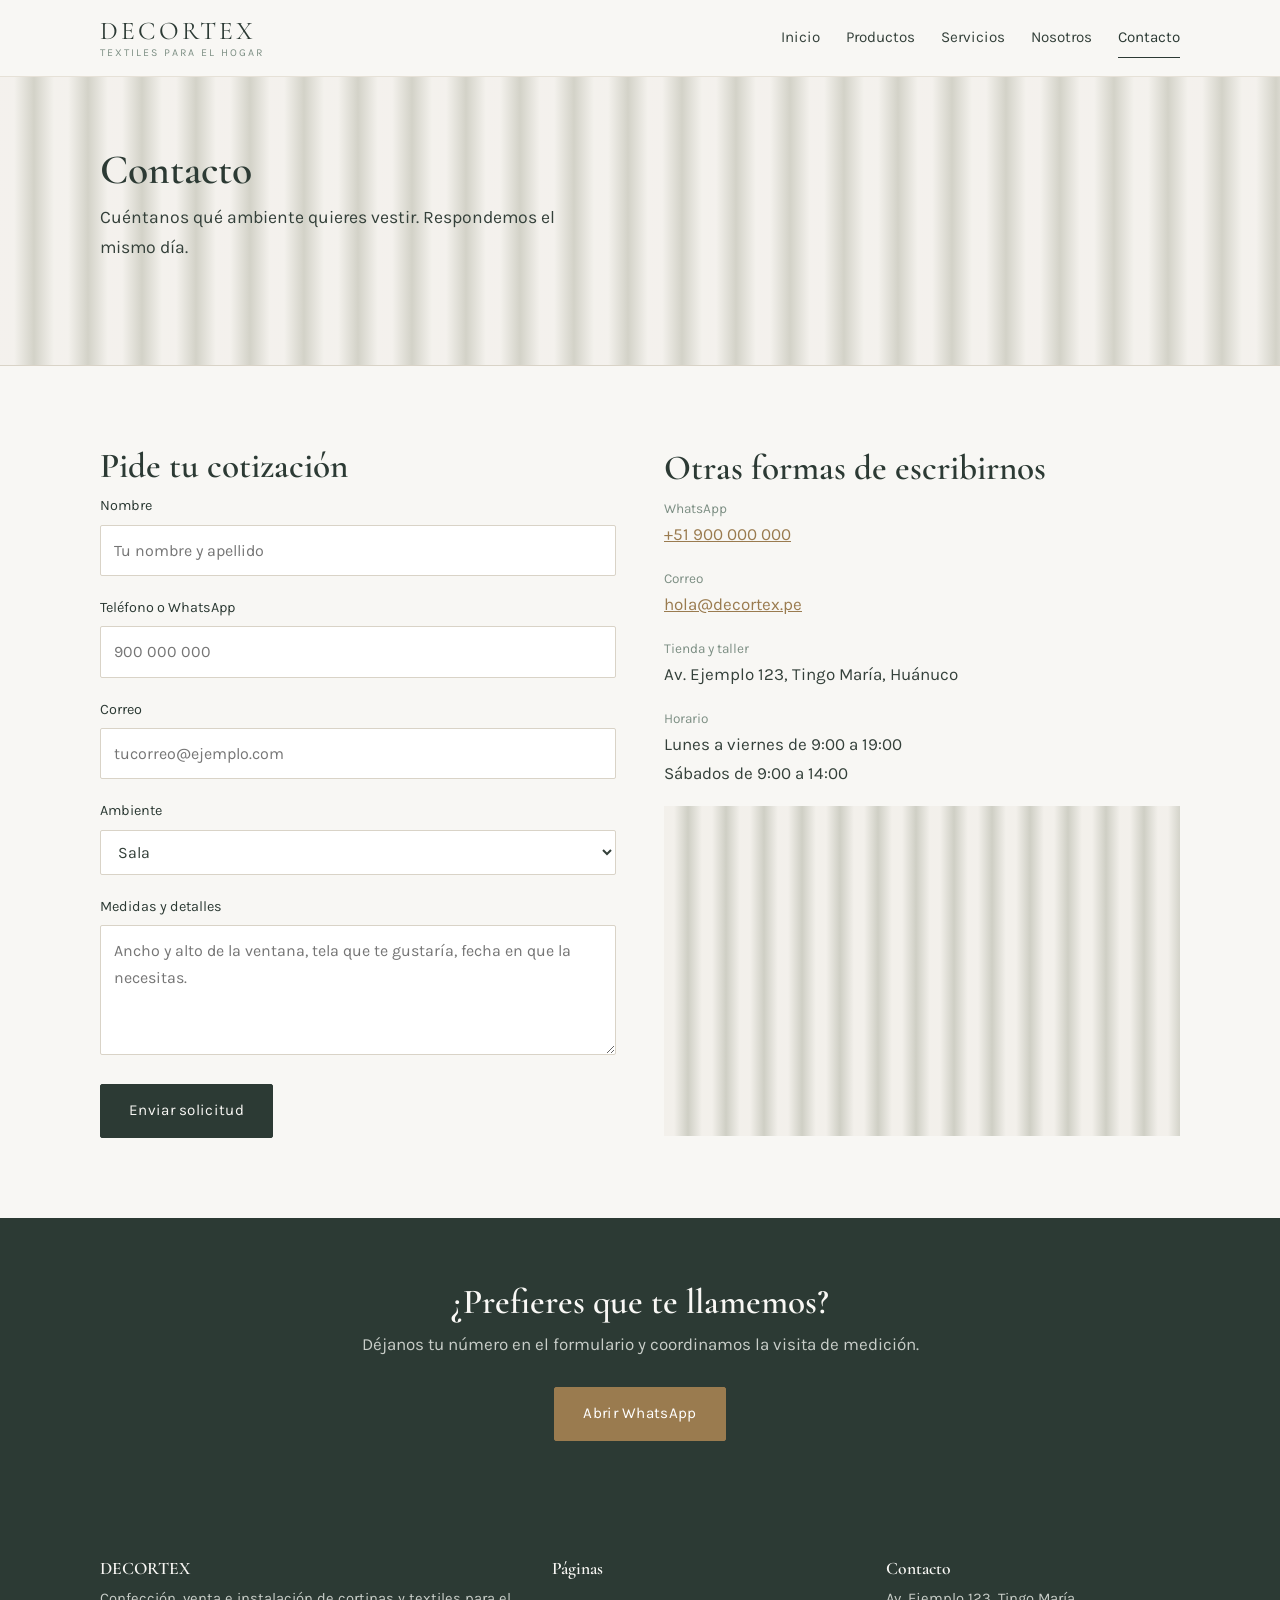
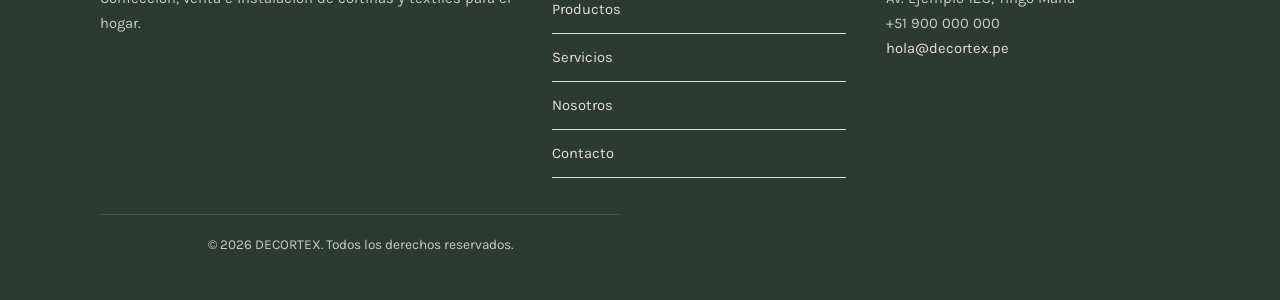
==== contacto.html @ c5dec533 "push" ====
<!DOCTYPE html>
<html lang="es">
<head>
  <meta charset="UTF-8">
  <meta name="viewport" content="width=device-width, initial-scale=1.0">
  <title>Contacto | DECORTEX</title>
  <meta name="description" content="Pide tu cotización de cortinas: teléfono, WhatsApp, correo y formulario.">
  <link rel="preconnect" href="https://fonts.googleapis.com">
  <link rel="preconnect" href="https://fonts.gstatic.com" crossorigin>
  <link href="https://fonts.googleapis.com/css2?family=Cormorant+Garamond:wght@500;600&family=Karla:wght@400;500&display=swap" rel="stylesheet">
  <link href="https://cdn.jsdelivr.net/npm/bootstrap@5.3.3/dist/css/bootstrap.min.css" rel="stylesheet">
  <link rel="stylesheet" href="estilos.css">
</head>
<body>

  <header class="cabecera">
    <!-- Animación 1: menú plegable (collapse) que se despliega en móvil -->
    <nav class="navbar navbar-expand-md contenedor" aria-label="Principal">
      <a href="index.html" class="logo">DECORTEX<span>TEXTILES PARA EL HOGAR</span></a>
      <button class="navbar-toggler" type="button" data-bs-toggle="collapse" data-bs-target="#menuPrincipal" aria-controls="menuPrincipal" aria-expanded="false" aria-label="Abrir menú">
        <span class="navbar-toggler-icon"></span>
      </button>
      <div class="collapse navbar-collapse justify-content-md-end" id="menuPrincipal">
        <ul class="navbar-nav menu">
            <li class="nav-item"><a class="nav-link" href="index.html">Inicio</a></li>
            <li class="nav-item"><a class="nav-link" href="productos.html">Productos</a></li>
            <li class="nav-item"><a class="nav-link" href="servicios.html">Servicios</a></li>
            <li class="nav-item"><a class="nav-link" href="nosotros.html">Nosotros</a></li>
            <li class="nav-item"><a class="nav-link active" aria-current="page" href="contacto.html">Contacto</a></li>
        </ul>
      </div>
    </nav>
  </header>

  <section class="portada portada-interior">
    <div class="contenedor portada-texto">
      <h1>Contacto</h1>
      <p>Cuéntanos qué ambiente quieres vestir. Respondemos el mismo día.</p>
    </div>
  </section>

  <section class="seccion">
    <div class="contenedor grilla-2">

      <!-- ===== Formulario =====
           Este formulario todavía no envía nada: HTML solo arma la
           interfaz. Cuando quieras que llegue a tu correo, puedes usar
           un servicio como Formspree en el atributo action. -->
      <div>
        <h2>Pide tu cotización</h2>
        <form class="formulario" action="#" method="post">

          <label for="nombre">Nombre</label>
          <input type="text" id="nombre" name="nombre" placeholder="Tu nombre y apellido" required>

          <label for="telefono">Teléfono o WhatsApp</label>
          <input type="tel" id="telefono" name="telefono" placeholder="900 000 000" required>

          <label for="correo">Correo</label>
          <input type="email" id="correo" name="correo" placeholder="tucorreo@ejemplo.com">

          <label for="ambiente">Ambiente</label>
          <select id="ambiente" name="ambiente">
            <option value="sala">Sala</option>
            <option value="dormitorio">Dormitorio</option>
            <option value="comedor">Comedor o cocina</option>
            <option value="bano">Baño</option>
            <option value="oficina">Oficina</option>
            <option value="otro">Otro</option>
          </select>

          <label for="mensaje">Medidas y detalles</label>
          <textarea id="mensaje" name="mensaje" placeholder="Ancho y alto de la ventana, tela que te gustaría, fecha en que la necesitas."></textarea>

          <button type="submit" class="boton">Enviar solicitud</button>
        </form>
      </div>

      <!-- ===== Datos de contacto ===== -->
      <div class="datos-contacto">
        <h2>Otras formas de escribirnos</h2>

        <p>
          <span class="dato-titulo">WhatsApp</span>
          <a href="https://wa.me/51900000000">+51 900 000 000</a>
        </p>

        <p>
          <span class="dato-titulo">Correo</span>
          <a href="mailto:hola@decortex.pe">hola@decortex.pe</a>
        </p>

        <p>
          <span class="dato-titulo">Tienda y taller</span>
          Av. Ejemplo 123, Tingo María, Huánuco
        </p>

        <p>
          <span class="dato-titulo">Horario</span>
          Lunes a viernes de 9:00 a 19:00<br>
          Sábados de 9:00 a 14:00
        </p>

        <div class="foto foto-alta"></div>
      </div>

    </div>
  </section>

  <section class="franja">
    <div class="contenedor">
      <h2>¿Prefieres que te llamemos?</h2>
      <p>Déjanos tu número en el formulario y coordinamos la visita de medición.</p>
      <a href="https://wa.me/51900000000" class="boton">Abrir WhatsApp</a>
    </div>
  </section>

  <footer class="pie">
    <div class="contenedor">
      <div class="pie-columnas">
        <div>
          <h3>DECORTEX</h3>
          <p>Confección, venta e instalación de cortinas y textiles para el hogar.</p>
        </div>
        <div>
          <h3>Páginas</h3>
          <ul class="lista-limpia">
            <li><a href="productos.html">Productos</a></li>
            <li><a href="servicios.html">Servicios</a></li>
            <li><a href="nosotros.html">Nosotros</a></li>
            <li><a href="contacto.html">Contacto</a></li>
          </ul>
        </div>
        <div>
          <h3>Contacto</h3>
          <p>
            Av. Ejemplo 123, Tingo María<br>
            +51 900 000 000<br>
            <a href="mailto:hola@decortex.pe">hola@decortex.pe</a>
          </p>
        </div>
      </div>
      <p class="pie-final">© 2026 DECORTEX. Todos los derechos reservados.</p>
    </div>
  </footer>

  <script src="https://cdn.jsdelivr.net/npm/bootstrap@5.3.3/dist/js/bootstrap.bundle.min.js"></script>
</body>
</html>
---- estilos.css ----
/* =========================================================
   DECORTEX — hoja de estilos única para todas las páginas
   Se carga DESPUÉS de Bootstrap, así que lo que escribimos aquí
   tiene prioridad sobre los estilos por defecto de Bootstrap.
   Orden: 1) variables  2) base  3) cabecera  4) portada
          5) secciones  6) tarjetas  7) formulario  8) pie
          9) versión móvil
   ========================================================= */

/* ---------- 1. Variables de color y tipografía ---------- */
/* Cambiar un color aquí lo cambia en todo el sitio. */
:root {
  --pino: #2c3a34;        /* verde oscuro: textos y franjas */
  --salvia: #7d8f84;      /* verde medio: detalles */
  --arena: #e6e1d7;       /* beige claro: bordes y fondos suaves */
  --hueso: #f8f7f4;       /* fondo general */
  --bronce: #9a7b4f;      /* color de acento: enlaces y botones */
  --texto: #34403a;       /* gris verdoso para leer cómodo */

  --serif: "Cormorant Garamond", Georgia, serif;
  --sans: "Karla", "Trebuchet MS", sans-serif;
}

/* ---------- 2. Estilos base ---------- */
* {
  box-sizing: border-box;          /* el padding no agranda las cajas */
}

body {
  margin: 0;
  background-color: var(--hueso);
  color: var(--texto);
  font-family: var(--sans);
  font-size: 17px;
  line-height: 1.7;
}

h1, h2, h3 {
  font-family: var(--serif);
  color: var(--pino);
  font-weight: 600;
  line-height: 1.15;
  margin-top: 0;
}

h1 { font-size: 3.2rem; }
h2 { font-size: 2.2rem; }
h3 { font-size: 1.4rem; margin-bottom: 0.4rem; }

p { max-width: 65ch; }           /* líneas cortas = lectura cómoda */

a { color: var(--bronce); }

img { max-width: 100%; display: block; }

/* Caja centrada que usan todas las secciones */
.contenedor {
  width: 90%;
  max-width: 1080px;
  margin: 0 auto;
}

/* Botones */
.boton {
  display: inline-block;
  background-color: var(--pino);
  color: var(--hueso);
  padding: 13px 28px;
  border: 1px solid var(--pino);
  border-radius: 2px;
  text-decoration: none;
  font-size: 0.95rem;
  letter-spacing: 0.3px;
}

.boton:hover { background-color: #1e2a25; }

.boton-claro {
  background-color: transparent;
  color: var(--pino);
}

.boton-claro:hover {
  background-color: var(--arena);
  color: var(--pino);
}

/* Foco visible para quien navega con teclado */
a:focus-visible,
button:focus-visible,
input:focus-visible,
select:focus-visible,
textarea:focus-visible {
  outline: 2px solid var(--bronce);
  outline-offset: 3px;
}

/* ---------- 3. Cabecera y menú (navbar de Bootstrap) ---------- */
/* Bootstrap da el comportamiento: en pantallas chicas el menú se pliega
   detrás del botón de hamburguesa. Aquí solo le damos el aspecto de DECORTEX. */
.cabecera {
  border-bottom: 1px solid var(--arena);
  background-color: var(--hueso);
}

.navbar.contenedor {
  padding-top: 18px;
  padding-bottom: 18px;
}

.logo {
  font-family: var(--serif);
  font-size: 1.6rem;
  letter-spacing: 3px;
  color: var(--pino);
  text-decoration: none;
  line-height: 1;
}

.logo span {
  display: block;
  font-family: var(--sans);
  font-size: 0.66rem;
  letter-spacing: 2px;
  color: var(--salvia);
  margin-top: 4px;
}

.navbar-toggler {
  border-color: #d9d3c7;
  border-radius: 2px;
}

.navbar-toggler:focus {
  box-shadow: 0 0 0 0.2rem rgba(154, 123, 79, 0.35);
}

.navbar .menu { padding: 10px 0 6px; }

.navbar .menu .nav-link {
  display: inline-block;      /* el subrayado mide solo el texto */
  color: var(--texto);
  font-size: 0.95rem;
  padding: 6px 0;
  border-bottom: 1px solid transparent;
}

.navbar .menu .nav-link:hover {
  color: var(--pino);
  border-bottom-color: var(--bronce);
}

/* Bootstrap marca la página actual con la clase "active" */
.navbar .menu .nav-link.active {
  color: var(--pino);
  border-bottom-color: var(--pino);
}

@media (min-width: 768px) {
  .navbar .menu {
    flex-direction: row;
    gap: 26px;
    padding: 0;
  }

  .navbar .menu .nav-link {
    padding-left: 0;
    padding-right: 0;
  }
}

/* ---------- 4. Portada (hero) ---------- */
/* El fondo imita los pliegues de una cortina usando solo CSS.
   Para poner una foto real: reemplaza el "repeating-linear-gradient"
   por  background-image: url("../img/portada.jpg");  */
.portada {
  background-color: var(--arena);
  background-image: repeating-linear-gradient(
    90deg,
    rgba(255, 255, 255, 0.55) 0px,
    rgba(255, 255, 255, 0.55) 14px,
    rgba(125, 143, 132, 0.18) 34px,
    rgba(255, 255, 255, 0.55) 54px
  );
  background-size: cover;
  border-bottom: 1px solid #d9d3c7;
}

.portada-texto {
  padding: 110px 0 120px;
}

.portada h1,
.portada .titulo-portada { max-width: 15ch; }

.portada p {
  font-size: 1.1rem;
  max-width: 46ch;
  margin-bottom: 32px;
}

/* Portada más baja para las páginas internas */
.portada-interior .portada-texto { padding: 70px 0; }
.portada-interior h1 { font-size: 2.6rem; }

/* ---------- 4b. Carrusel de la portada (Bootstrap) ---------- */
/* min-height iguala la altura de las tres diapositivas para que la
   página no "salte" cuando cambian. */
.carousel .portada-texto {
  min-height: 580px;
  padding: 70px 0 80px;
  display: flex;
  flex-direction: column;
  justify-content: center;
}

/* Las diapositivas 2 y 3 usan h2 por semántica, pero se ven como h1 */
.titulo-portada { font-size: 3.2rem; }

.acciones {
  display: flex;
  flex-wrap: wrap;
  gap: 12px;
}

.carousel-control-prev,
.carousel-control-next { width: 5%; }

/* Las flechas de Bootstrap son blancas; aquí las oscurecemos
   porque la portada es clara. */
.carousel-control-prev-icon,
.carousel-control-next-icon { filter: invert(1) grayscale(100); }

.carousel-indicators [data-bs-target] { background-color: var(--pino); }

/* ---------- 5. Secciones ---------- */
.seccion { padding: 80px 0; }

.seccion-arena { background-color: #f2efe9; }

.titulo-seccion { margin-bottom: 8px; }

.bajada {
  color: var(--salvia);
  margin-bottom: 40px;
}

/* Rejillas: 3 columnas y 2 columnas */
.grilla-3 {
  display: grid;
  grid-template-columns: repeat(3, 1fr);
  gap: 28px;
}

.grilla-2 {
  display: grid;
  grid-template-columns: 1fr 1fr;
  gap: 48px;
  align-items: center;
}

/* ---------- 6. Tarjetas y fotos ---------- */
.tarjeta {
  background-color: var(--hueso);
  border: 1px solid var(--arena);
  border-radius: 2px;
  overflow: hidden;
}

.tarjeta:hover { border-color: var(--salvia); }

.tarjeta-texto { padding: 22px 24px 26px; }

.tarjeta p { font-size: 0.95rem; margin: 0; }

/* Marcador de foto: se ve bien aunque todavía no subas imágenes.
   Cuando tengas fotos, borra este div y usa:
   <img src="img/sala.jpg" alt="Cortina de sala"> */
.foto {
  height: 210px;
  background-color: var(--arena);
  background-image: repeating-linear-gradient(
    90deg,
    rgba(255, 255, 255, 0.5) 0px,
    rgba(255, 255, 255, 0.5) 10px,
    rgba(125, 143, 132, 0.22) 24px,
    rgba(255, 255, 255, 0.5) 38px
  );
}

.foto-alta { height: 330px; }

/* Lista de ambientes o materiales */
.lista-limpia {
  list-style: none;
  padding: 0;
  margin: 0;
}

.lista-limpia li {
  padding: 11px 0;
  border-bottom: 1px solid var(--arena);
}

/* Servicios numerados: aquí sí hay un orden real (1, 2, 3, 4) */
.paso {
  display: flex;
  gap: 20px;
  padding: 24px 0;
  border-top: 1px solid var(--arena);
}

.paso-numero {
  font-family: var(--serif);
  font-size: 2rem;
  color: var(--salvia);
  min-width: 46px;
}

/* Franja de llamada a la acción */
.franja {
  background-color: var(--pino);
  color: var(--arena);
  padding: 64px 0;
  text-align: center;
}

.franja h2 { color: var(--hueso); }

.franja p { margin: 0 auto 28px; color: #c9cec9; }

.franja .boton {
  background-color: var(--bronce);
  border-color: var(--bronce);
  color: #fff;
}

.franja .boton:hover { background-color: #86693f; }

/* ---------- 7. Formulario de contacto ---------- */
.formulario label {
  display: block;
  margin-bottom: 6px;
  font-size: 0.9rem;
  color: var(--pino);
}

.formulario input,
.formulario select,
.formulario textarea {
  width: 100%;
  padding: 11px 13px;
  margin-bottom: 20px;
  border: 1px solid #d9d3c7;
  border-radius: 2px;
  background-color: #fff;
  font-family: var(--sans);
  font-size: 1rem;
  color: var(--texto);
}

.formulario textarea { min-height: 130px; resize: vertical; }

.datos-contacto p { margin: 0 0 18px; }

.dato-titulo {
  color: var(--salvia);
  font-size: 0.85rem;
  display: block;
}

/* ---------- 7b. Componentes de Bootstrap con la paleta de DECORTEX ---------- */
/* Bootstrap guarda sus colores en variables que empiezan con --bs-.
   Cambiando esas variables evitamos reescribir el estilo de cada componente. */

/* Acordeón (preguntas frecuentes) */
.accordion {
  --bs-accordion-bg: var(--hueso);
  --bs-accordion-color: var(--texto);
  --bs-accordion-border-color: var(--arena);
  --bs-accordion-border-radius: 2px;
  --bs-accordion-inner-border-radius: 1px;
  --bs-accordion-btn-color: var(--pino);
  --bs-accordion-btn-bg: var(--hueso);
  --bs-accordion-active-color: var(--pino);
  --bs-accordion-active-bg: var(--arena);
  --bs-accordion-btn-focus-border-color: var(--bronce);
  --bs-accordion-btn-focus-box-shadow: 0 0 0 0.2rem rgba(154, 123, 79, 0.35);
  --bs-accordion-btn-icon: url("data:image/svg+xml,%3csvg xmlns='http://www.w3.org/2000/svg' viewBox='0 0 16 16' fill='%232c3a34'%3e%3cpath fill-rule='evenodd' d='M1.646 4.646a.5.5 0 0 1 .708 0L8 10.293l5.646-5.647a.5.5 0 0 1 .708.708l-6 6a.5.5 0 0 1-.708 0l-6-6a.5.5 0 0 1 0-.708z'/%3e%3c/svg%3e");
  --bs-accordion-btn-active-icon: url("data:image/svg+xml,%3csvg xmlns='http://www.w3.org/2000/svg' viewBox='0 0 16 16' fill='%232c3a34'%3e%3cpath fill-rule='evenodd' d='M1.646 4.646a.5.5 0 0 1 .708 0L8 10.293l5.646-5.647a.5.5 0 0 1 .708.708l-6 6a.5.5 0 0 1-.708 0l-6-6a.5.5 0 0 1 0-.708z'/%3e%3c/svg%3e");
}

.accordion-button {
  font-family: var(--serif);
  font-size: 1.25rem;
  font-weight: 600;
}

/* Ventana modal */
.modal {
  --bs-modal-bg: var(--hueso);
  --bs-modal-border-color: var(--arena);
  --bs-modal-border-radius: 2px;
  --bs-modal-inner-border-radius: 1px;
  --bs-modal-header-border-color: var(--arena);
  --bs-modal-footer-border-color: var(--arena);
}

.lista-pasos {
  margin: 0;
  padding-left: 1.2rem;
}

.lista-pasos li { margin-bottom: 14px; }
.lista-pasos li:last-child { margin-bottom: 0; }

/* Barras de progreso */
.progress {
  --bs-progress-height: 0.6rem;
  --bs-progress-bg: #d9d3c7;
  --bs-progress-border-radius: 2px;
  --bs-progress-bar-bg: var(--salvia);
}

.indicador-bloque { margin-bottom: 26px; }
.indicador-bloque:last-child { margin-bottom: 0; }

.indicador {
  display: flex;
  justify-content: space-between;
  gap: 16px;
  margin-bottom: 8px;
  color: var(--pino);
  font-size: 0.95rem;
}

/* ---------- 8. Pie de página ---------- */
.pie {
  background-color: var(--pino);
  color: #c9cec9;
  padding: 54px 0 28px;
  font-size: 0.92rem;
}

.pie h3 { color: var(--hueso); font-size: 1.1rem; }

.pie a { color: var(--arena); text-decoration: none; }

.pie a:hover { text-decoration: underline; }

.pie-columnas {
  display: grid;
  grid-template-columns: 1.4fr 1fr 1fr;
  gap: 40px;
}

.pie-final {
  margin-top: 36px;
  padding-top: 18px;
  border-top: 1px solid #45524b;
  text-align: center;
  font-size: 0.85rem;
}

/* ---------- 9. Versión móvil ---------- */
/* Todo lo de adentro se aplica solo en pantallas de 760px o menos. */
@media (max-width: 760px) {
  body { font-size: 16px; }

  h1 { font-size: 2.3rem; }
  h2 { font-size: 1.8rem; }
  .titulo-portada { font-size: 2.3rem; }

  .portada-texto { padding: 70px 0; }

  .seccion { padding: 56px 0; }

  .grilla-3,
  .grilla-2,
  .pie-columnas {
    grid-template-columns: 1fr;   /* una sola columna */
    gap: 24px;
  }
}
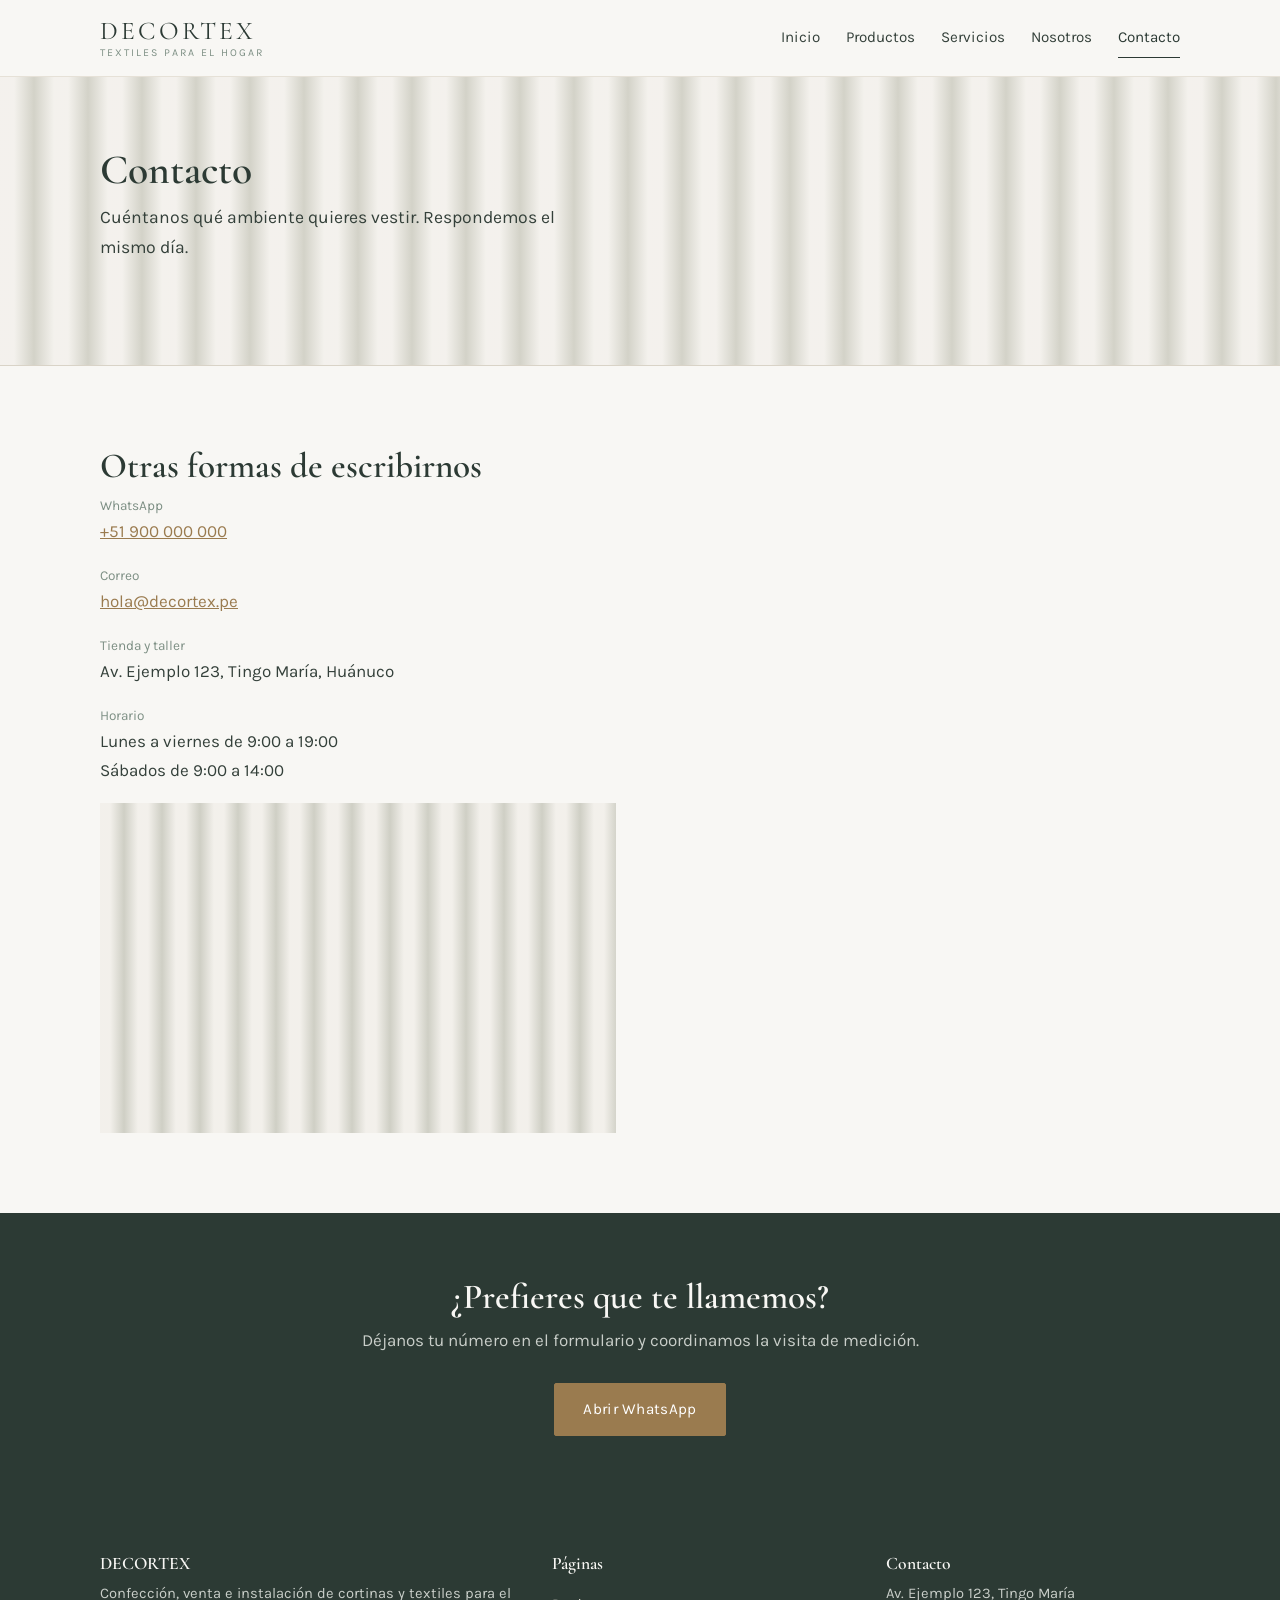
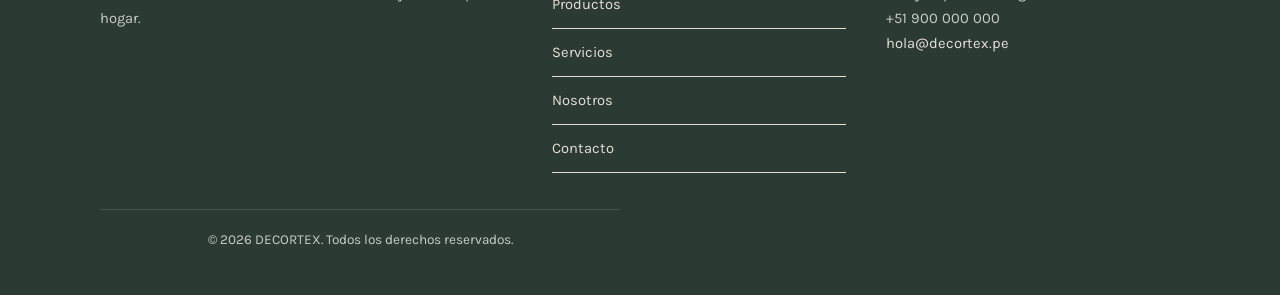
==== commit 145c51b2: "cambios" ====
--- a/contacto.html
+++ b/contacto.html
@@ -43,9 +43,6 @@
     <div class="contenedor grilla-2">
 
       <!-- ===== Formulario =====
-           Este formulario todavía no envía nada: HTML solo arma la
-           interfaz. Cuando quieras que llegue a tu correo, puedes usar
-           un servicio como Formspree en el atributo action. -->
       <div>
         <h2>Pide tu cotización</h2>
         <form class="formulario" action="#" method="post">
--- a/estilos.css
+++ b/estilos.css
@@ -8,7 +8,6 @@
    ========================================================= */
 
 /* ---------- 1. Variables de color y tipografía ---------- */
-/* Cambiar un color aquí lo cambia en todo el sitio. */
 :root {
   --pino: #2c3a34;        /* verde oscuro: textos y franjas */
   --salvia: #7d8f84;      /* verde medio: detalles */
@@ -96,8 +95,6 @@
 }
 
 /* ---------- 3. Cabecera y menú (navbar de Bootstrap) ---------- */
-/* Bootstrap da el comportamiento: en pantallas chicas el menú se pliega
-   detrás del botón de hamburguesa. Aquí solo le damos el aspecto de DECORTEX. */
 .cabecera {
   border-bottom: 1px solid var(--arena);
   background-color: var(--hueso);
@@ -170,9 +167,6 @@
 }
 
 /* ---------- 4. Portada (hero) ---------- */
-/* El fondo imita los pliegues de una cortina usando solo CSS.
-   Para poner una foto real: reemplaza el "repeating-linear-gradient"
-   por  background-image: url("../img/portada.jpg");  */
 .portada {
   background-color: var(--arena);
   background-image: repeating-linear-gradient(
@@ -204,8 +198,6 @@
 .portada-interior h1 { font-size: 2.6rem; }
 
 /* ---------- 4b. Carrusel de la portada (Bootstrap) ---------- */
-/* min-height iguala la altura de las tres diapositivas para que la
-   página no "salte" cuando cambian. */
 .carousel .portada-texto {
   min-height: 580px;
   padding: 70px 0 80px;
@@ -273,9 +265,6 @@
 
 .tarjeta p { font-size: 0.95rem; margin: 0; }
 
-/* Marcador de foto: se ve bien aunque todavía no subas imágenes.
-   Cuando tengas fotos, borra este div y usa:
-   <img src="img/sala.jpg" alt="Cortina de sala"> */
 .foto {
   height: 210px;
   background-color: var(--arena);
@@ -370,8 +359,6 @@
 }
 
 /* ---------- 7b. Componentes de Bootstrap con la paleta de DECORTEX ---------- */
-/* Bootstrap guarda sus colores en variables que empiezan con --bs-.
-   Cambiando esas variables evitamos reescribir el estilo de cada componente. */
 
 /* Acordeón (preguntas frecuentes) */
 .accordion {
@@ -463,7 +450,6 @@
 }
 
 /* ---------- 9. Versión móvil ---------- */
-/* Todo lo de adentro se aplica solo en pantallas de 760px o menos. */
 @media (max-width: 760px) {
   body { font-size: 16px; }
 
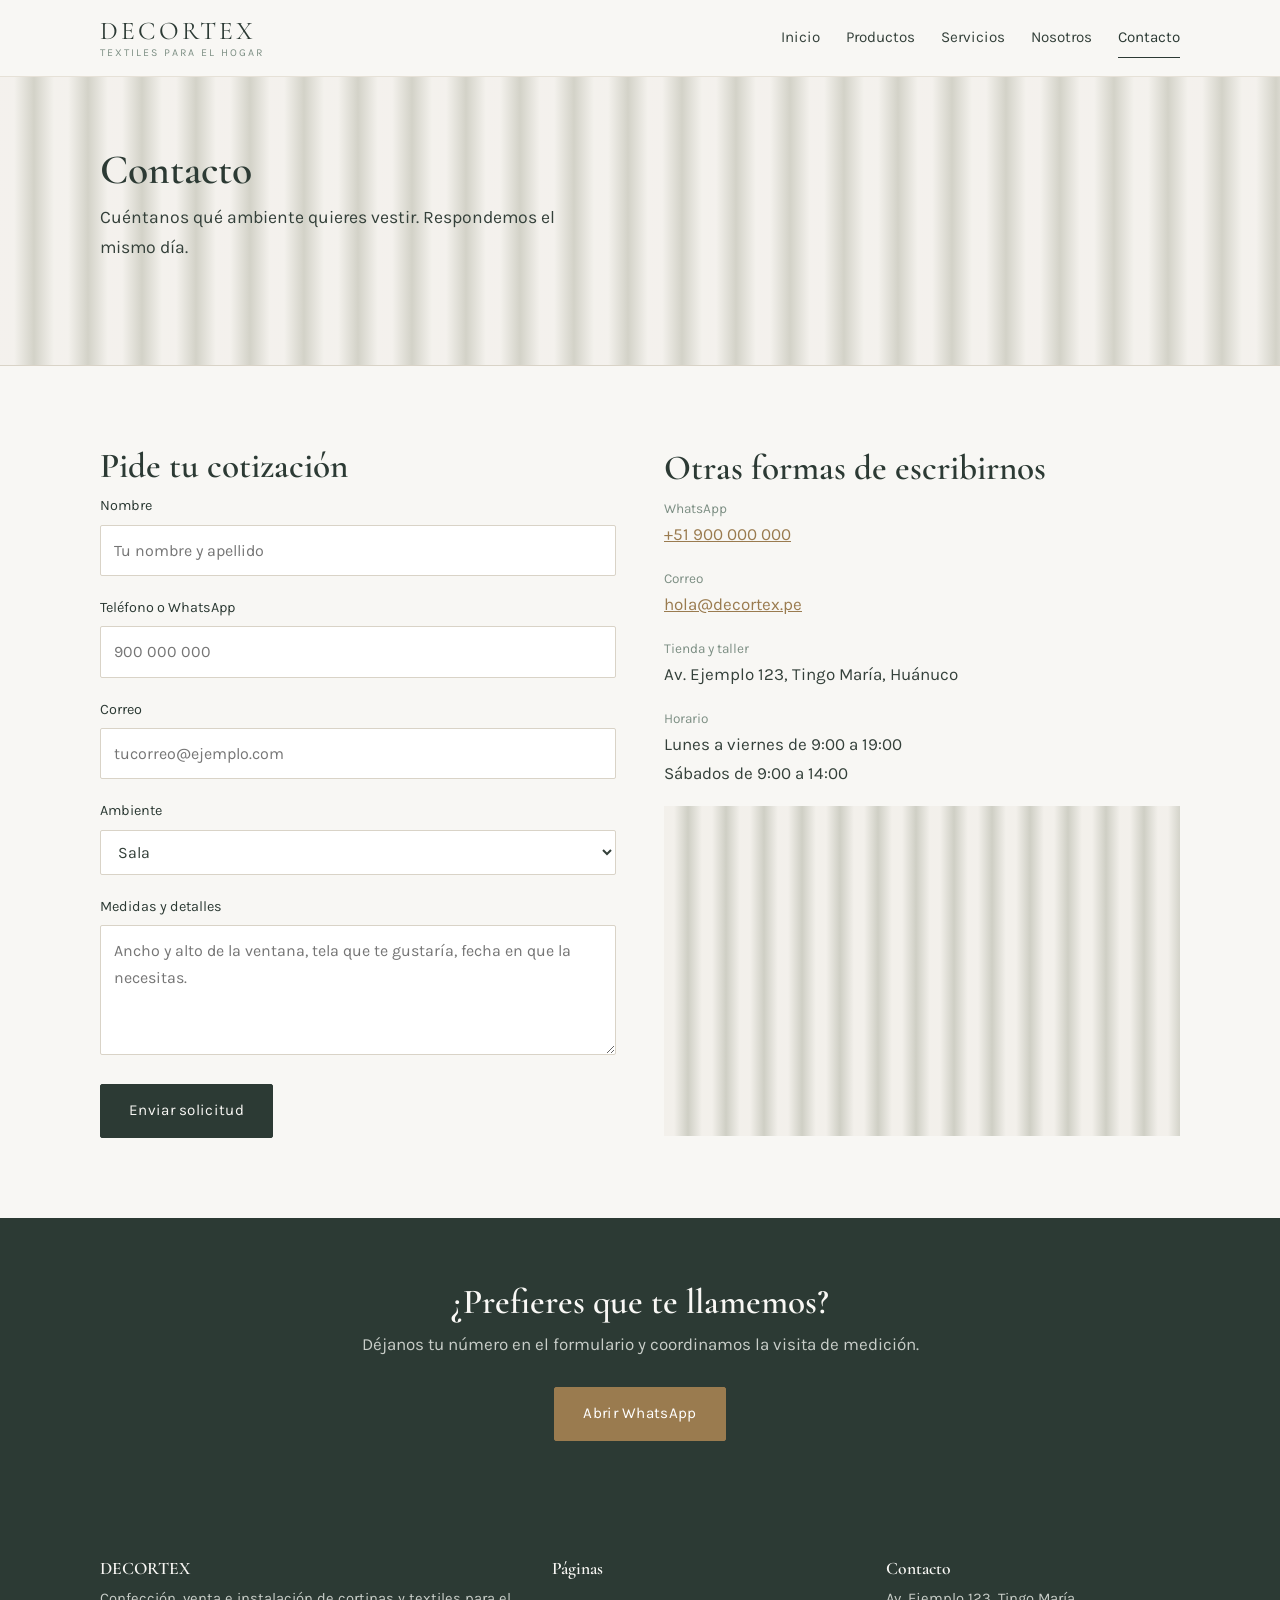
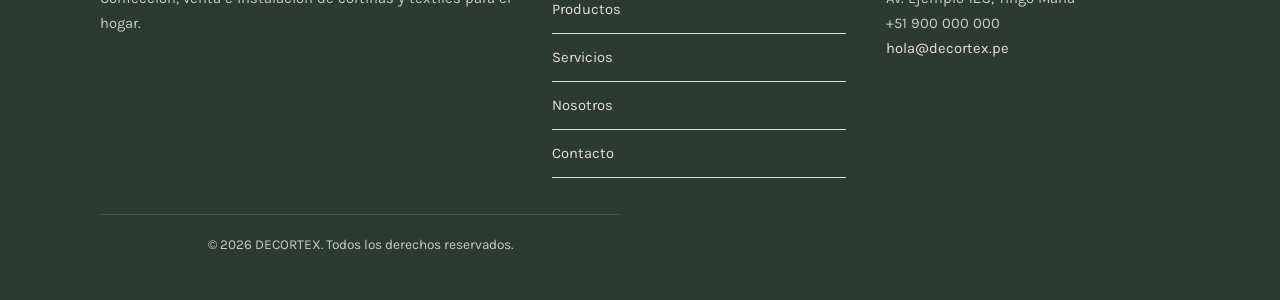
==== commit 54e2c866: "arreglo" ====
--- a/contacto.html
+++ b/contacto.html
@@ -43,6 +43,8 @@
     <div class="contenedor grilla-2">
 
       <!-- ===== Formulario =====
+           action="#" significa que el formulario no se envía a ningún lado.
+           Para que funcione, reemplaza # por la URL de tu script de envío. -->
       <div>
         <h2>Pide tu cotización</h2>
         <form class="formulario" action="#" method="post">
